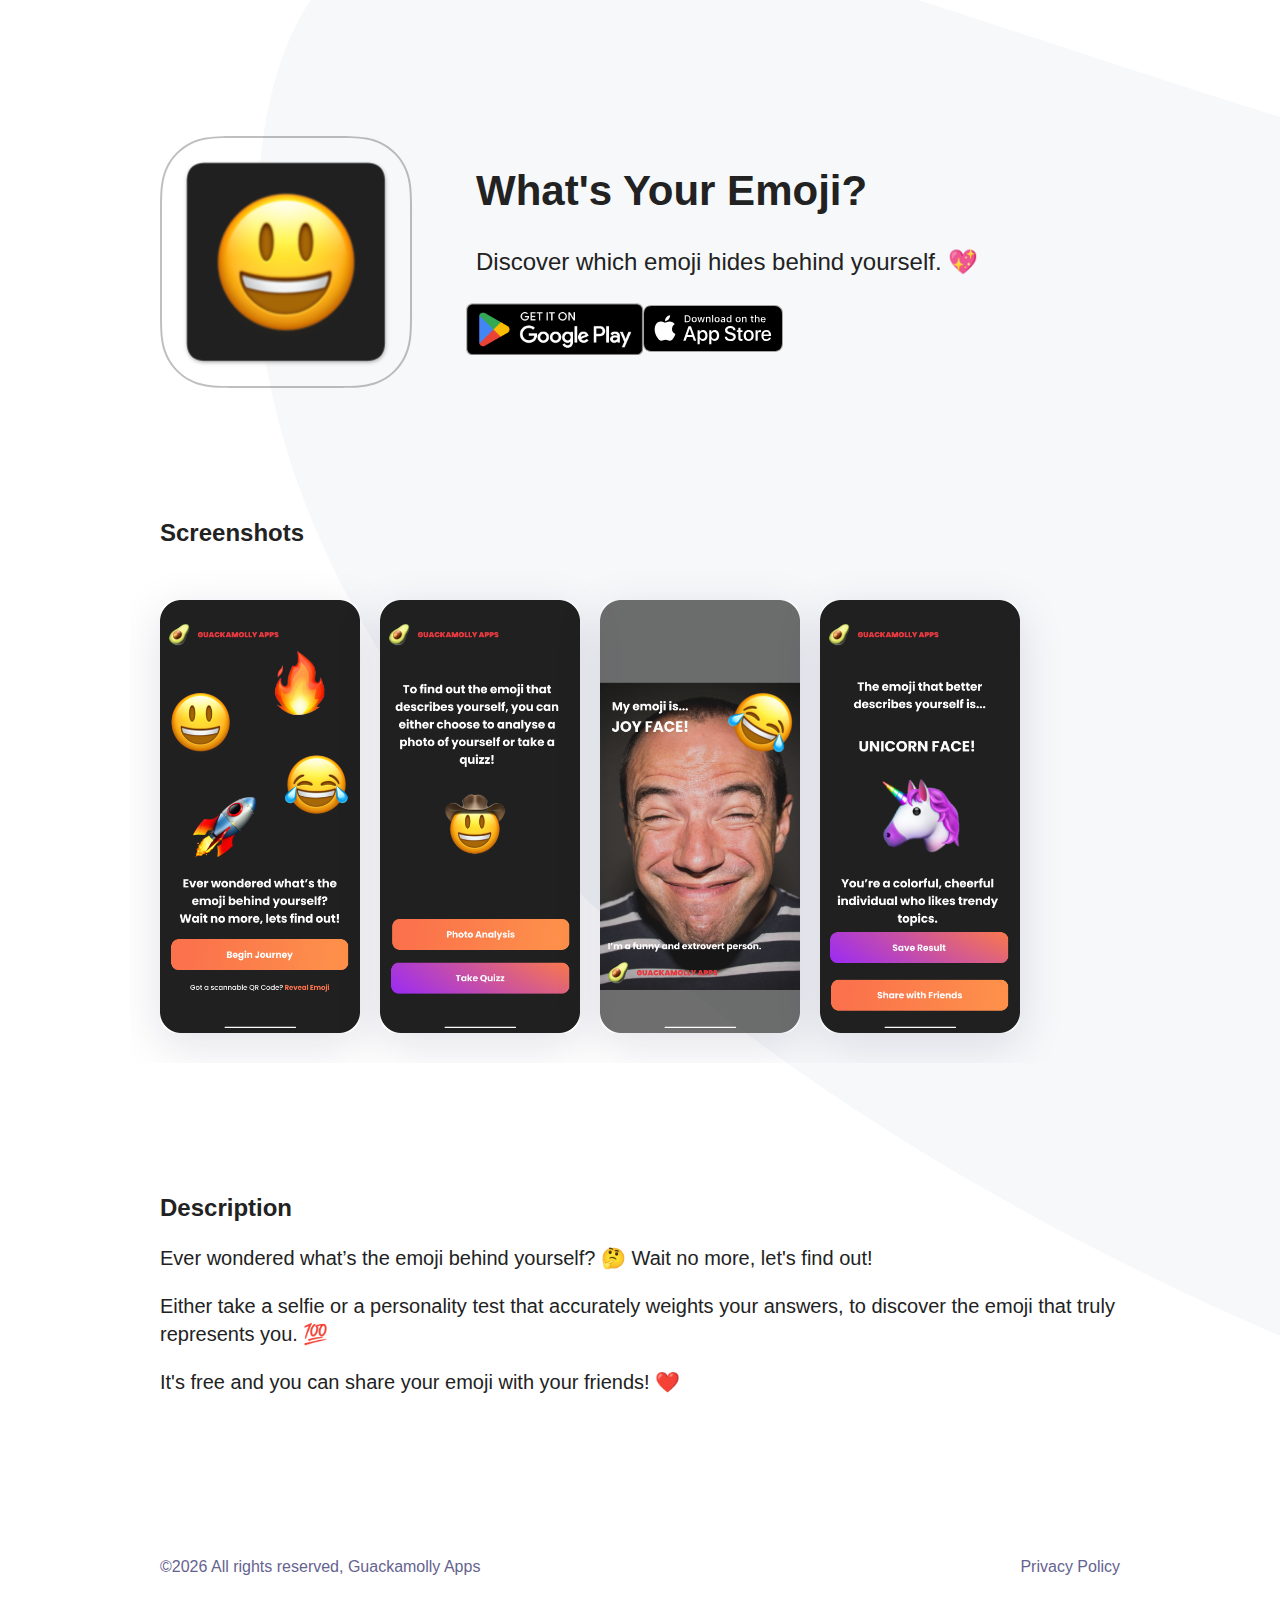
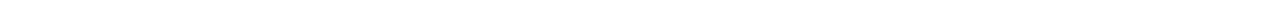
==== index.html @ 8b4c2fd9 "chore: deploy" ====
<!DOCTYPE html>
<html dir="auto" lang="en">

<head>
	<meta charset="UTF-8" />
	<title>What's Your Emoji?</title>

	<meta name="description" content="Discover which emoji hides behind yourself. 💖" />
	<meta name="viewport" content="width=device-width, initial-scale=1" />
	<link rel="icon" href="content/image/favicon.png" />

	<meta property="og:title" content="What's Your Emoji?" />
	<meta property="og:description" content="Discover which emoji hides behind yourself. 💖" />
	<meta name="keywords"
		content="what's your emoji, whats your emoji, what's-your-emoji, emoji, emojipedia, heart, love, 100, red, portugal, spain, france, denmark, england, android, ios, flutter, quizz" />
	<meta property="og:image" content="content/image/mn3u1xwksug5qvqwk2fq.jpg" />
	<meta property="og:type" content="website" />
	<meta property="og:url" content="https://guackamollyapps.com/whats-your-emoji" />
	<meta property="og:url" content="https://guackamollyapps.com/whats-your-emoji" />
	<meta property="og:site_name" content="What's Your Emoji?" />

	<link rel="stylesheet" href="assets/tobi.css" />
	<link rel="stylesheet" href="assets/style.css" />
</head>

<body>
	<main>
		<header class="app__header container">
			<div class="app__logo-wrapper"> <img class="app__logo" src="content/image/logo.png"
					alt="What's Your Emoji?"></div>
			<div class="app__infos">
				<h1 class="app__name">What's Your Emoji?</h1>
				<p class="app__description">Discover which emoji hides behind yourself. 💖</p>
				<div class="app__buttons app__buttons--desktop">
					<a href="https://play.google.com/store/apps/details?id=com.guackamolly.whatsyouremoji"
						class="app__button-play" target="_blank" title="Get on Google Play">
						<img src="assets/google-play-badge.png" alt="Get on Google Play">
					</a>
					<a href="https://apps.apple.com/app/id1574395512" class="app__button-ios" target="_blank"
						title="Get on Appstore">
						<img src="assets/ios-badge.svg" alt="Get on Appstore">
					</a>
				</div>
		</header>
		<div class="app__buttons app__buttons--mobile container">
			<a href="https://play.google.com/store/apps/details?id=com.guackamolly.guesstheprogramminglanguage.app"
				class="app__button-play" target="_blank" title="Get on Google Play">
				<img src="assets/google-play-badge.png" alt="Get on Google Play">
			</a>
			<a href="https://apps.apple.com/us/app/whats-your-emoji/id1567794841" class="app__button-ios"
				target="_blank" title="Get on Appstore">
				<img src="assets/ios-badge.svg" alt="Get on Appstore">
			</a>
		</div>
		<section class="app__screenshots app__section">
			<div class="container">
				<h2 class="app__section-title">Screenshots</h2>
			</div>
			<div class="app__screenshots-wrapper container-desktop">
				<div class="app__screenshots-list">
					<a href="content/image/3zdvalyl0rprjsp1xvzy.png" class="lightbox">
						<img src="content/image/3zdvalyl0rprjsp1xvzy.png" class="app__screenshot" alt="" />
					</a>
					<a href="content/image/qvd754xc07c7r6kyvtsf.png" class="lightbox">
						<img src="content/image/qvd754xc07c7r6kyvtsf.png" class="app__screenshot" alt="" />
					</a>
					<a href="content/image/b0hdggozwge75eu8qfk4.png" class="lightbox">
						<img src="content/image/b0hdggozwge75eu8qfk4.png" class="app__screenshot" alt="" />
					</a>
					<a href="content/image/7o6dfa407zitjtuho7aq.png" class="lightbox">
						<img src="content/image/7o6dfa407zitjtuho7aq.png" class="app__screenshot" alt="" />
					</a>
				</div>
			</div>
		</section>
		<section class="app__fulldescription app__section container">
			<h2 class="app__section-title">Description</h2>
			<div class="app__fulldescription-content">
				<p>Ever wondered what’s the emoji behind yourself? 🤔
					Wait no more, let&#39;s find out! </p>
				<p>Either take a selfie or a personality test that accurately weights your answers, to discover the
					emoji that truly represents you. 💯</p>
				<p>It&#39;s free and you can share your emoji with your friends! ❤️</p>

			</div>
		</section>
	</main>
	<footer class="footer">
		<div class="container">
			<div class="footer__container">
				<p class="footer__love">
					<script>document.write('&copy;' + (new Date()).getFullYear());</script>
					<noscript>&copy;2024</noscript> All rights reserved, Guackamolly Apps
				</p>
				<ul class="footer__links">
					<li class="footer__link">
						<a href="privacy-policy.html">Privacy Policy</a>
					</li>
				</ul>
			</div>
		</div>
	</footer>

	<script type="text/javascript" src="assets/tobi.min.js" />
	</script>
	<script>
		window.onload = function () {
			var tobi = new Tobi();
		};
	</script>
</body>

</html>
---- assets/tobi.css ----
.tobi {
  background-color: rgba(26, 42, 58, 0.94);
  bottom: 0;
  box-sizing: border-box;
  contain: strict;
  font-size: 18px;
  left: 0;
  line-height: 1.5555555555555556;
  overflow: hidden;
  position: fixed;
  right: 0;
  top: 0;
  z-index: 1337;
}

.tobi[aria-hidden="true"] {
  display: none;
}

.tobi *,
.tobi *::before,
.tobi *::after {
  box-sizing: inherit;
}

.tobi-is-open {
  overflow-y: hidden;
}

.tobi__slider {
  bottom: 0;
  left: 0;
  position: absolute;
  right: 0;
  top: 0;
  will-change: transform;
}

.tobi__slider:not(.tobi__slider--is-dragging) {
  transition-duration: 0.3s;
  transition-property: transform;
  transition-timing-function: cubic-bezier(0.19, 1, 0.22, 1);
}

@media screen and (prefers-reduced-motion: reduce) {
  .tobi__slider:not(.tobi__slider--is-dragging) {
    transition: none;
  }
}

.tobi__slider--is-draggable [data-type] {
  cursor: -webkit-grab;
  cursor: grab;
}

.tobi__slider--is-dragging [data-type] {
  cursor: -webkit-grabbing;
  cursor: grabbing;
}

.tobi__slide {
  align-items: center;
  display: flex;
  height: 100%;
  justify-content: center;
  width: 100%;
}

.tobi__slide:not(.tobi__slide--is-active) {
  visibility: hidden;
}

.tobi [data-type] {
  max-height: 85vh;
  max-width: 85vw;
  overflow: hidden;
  overflow-y: auto;
  overscroll-behavior: contain;
}

.tobi [data-type] iframe,
.tobi [data-type] video {
  display: block !important;
}

.tobi [data-type] > figure {
  margin: 0;
  position: relative;
}

.tobi [data-type] > figure > img {
  display: block;
  height: auto;
  max-height: 85vh;
  max-width: 85vw;
  width: auto;
}

.tobi [data-type] > figure > figcaption {
  background-color: rgba(255, 255, 255, 0.94);
  bottom: 0;
  color: #1a2a3a;
  padding: 0.22222em 0.44444em;
  position: absolute;
  white-space: pre-wrap;
  width: 100%;
}

.tobi [data-type="html"] video {
  cursor: auto;
  max-height: 85vh;
  max-width: 85vw;
}

.tobi [data-type="iframe"] {
  /* Fix iframe scrolling on iOS */
  -webkit-overflow-scrolling: touch;
  transform: translate3d(0, 0, 0);
}

.tobi [data-type="iframe"] iframe {
  height: 85vh;
  width: 85vw;
}

.tobi > button {
  background-color: transparent;
  border: 0.05556em solid transparent;
  color: #fff;
  cursor: pointer;
  font: inherit;
  line-height: 1;
  margin: 0;
  opacity: 0.5;
  padding: 0.22222em;
  position: absolute;
  touch-action: manipulation;
  transition-duration: 0.3s;
  transition-property: opacity, transform;
  transition-timing-function: cubic-bezier(0.19, 1, 0.22, 1);
  will-change: opacity, transform;
  z-index: 1;
}

@media screen and (prefers-reduced-motion: reduce) {
  .tobi > button {
    transition: none;
    will-change: opacity;
  }
}

.tobi > button svg {
  pointer-events: none;
  stroke: #fff;
  stroke-width: 1;
  stroke-linecap: square;
  stroke-linejoin: miter;
  fill: none;
  color: #fff;
}

.tobi > button:active, .tobi > button:focus, .tobi > button:hover {
  opacity: 1;
  transform: scale(0.84);
}

@media screen and (prefers-reduced-motion: reduce) {
  .tobi > button:active, .tobi > button:focus, .tobi > button:hover {
    transform: none;
  }
}

.tobi > button.tobi__prev, .tobi > button.tobi__next {
  top: calc(50% - 1.94444em);
}

.tobi > button.tobi__prev svg, .tobi > button.tobi__next svg {
  height: 3.88889em;
  width: 3.88889em;
}

.tobi > button.tobi__prev {
  left: 0;
}

.tobi > button.tobi__next {
  right: 0;
}

.tobi > button.tobi__close {
  right: 0.27778em;
  top: 1em;
}

.tobi > button.tobi__close svg {
  height: 3.33333em;
  width: 3.33333em;
}

.tobi > button:disabled, .tobi > button[aria-hidden="true"] {
  display: none;
}

.tobi__counter {
  background-color: transparent;
  color: #fff;
  font-size: 1.11111em;
  left: 1em;
  line-height: 1;
  position: absolute;
  top: 2.22222em;
  z-index: 1;
}

.tobi__counter[aria-hidden="true"] {
  display: none;
}

.tobi-loader {
  display: inline-block;
  height: 5.55556em;
  left: calc(50% - 2.77778em);
  position: absolute;
  top: calc(50% - 2.77778em);
  width: 5.55556em;
}

.tobi-loader::before {
  animation: spin 1s infinite;
  border-radius: 100%;
  border: 0.22222em solid #949ba3;
  border-top-color: #fff;
  bottom: 0;
  content: "";
  left: 0;
  position: absolute;
  right: 0;
  top: 0;
  z-index: 1;
}

.tobi-zoom {
  border: 0;
  box-shadow: none;
  display: inline-block;
  position: relative;
  text-decoration: none;
}

.tobi-zoom img {
  display: block;
}

.tobi-zoom__icon {
  background-color: rgba(26, 42, 58, 0.94);
  bottom: 0;
  color: #fff;
  line-height: 1;
  position: absolute;
  right: 0;
}

.tobi-zoom__icon svg {
  color: #fff;
  fill: none;
  height: 1.11111em;
  padding: 0.22222em;
  pointer-events: none;
  stroke-linecap: square;
  stroke-linejoin: miter;
  stroke-width: 2;
  stroke: #fff;
  width: 1.11111em;
}

@keyframes spin {
  to {
    transform: rotate(360deg);
  }
}
---- assets/style.css ----
:root {
  --font-xl: 42px;
  --font-lg: 24px;
  --font-md: 20px;
  --font-sm: 18px;
  --font-xs: 16px;
  --font-xxs: 14px;
}
@media (max-width: 768px) {
  :root {
    --font-xl: 18px;
    --font-lg: 16px;
    --font-md: 14px;
    --font-sm: 12px;
    --font-xs: 12px;
    --font-xxs: 12px;
  }
}

body {
  font-family: -apple-system, BlinkMacSystemFont, "Segoe UI", Roboto, Oxygen-Sans, Ubuntu, Cantarell, "Helvetica Neue", sans-serif;
  color: #222;
  display: flex;
  min-height: 100vh;
  flex-direction: column;
  font-size: var(--font-md);
  background-color: #fff;
  background-image: url([data-uri]);
  background-size: cover;
  background-position-x: 20vw;
  background-position-y: -10vh;
  background-repeat: no-repeat;
  line-height: 1.4;
}

main {
  flex: 1;
  width: 100%;
}

a {
  color: #65638f;
  text-decoration: none;
}
a:hover {
  color: #5A51FE;
}

.button {
  display: flex;
  background: linear-gradient(65deg, #DA552F, #ea8e39);
  font-family: "Heebo", sans-serif;
  color: #fff;
  display: inline-flex;
  font-size: var(--font-xxs);
  letter-spacing: 0px;
  font-weight: 700;
  line-height: 16px;
  text-transform: uppercase;
  text-decoration: none !important;
  border: none;
  border-radius: 2px;
  cursor: pointer;
  justify-content: center;
  padding: 16px 32px;
  text-align: center;
  white-space: nowrap;
  box-shadow: 0 8px 24px rgba(32, 43, 54, 0.12);
  mix-blend-mode: multiply;
  transition: all 0.15s ease;
}
.button:hover {
  color: #fff;
  box-shadow: 0 8px 24px rgba(32, 43, 54, 0.25);
}
.button--link {
  background: rgba(0, 0, 0, 0);
  color: #5A51FE;
  box-shadow: none;
}
.button--link:hover {
  color: #8751FE;
  box-shadow: none;
}

.accent {
  color: #5A51FE;
}

.container {
  max-width: 960px;
  padding: 0 30px;
  margin: auto;
}

h1, h2 {
  font-family: "Heebo", sans-serif;
}

.container-desktop {
  max-width: 960px;
  padding: 0 30px;
  margin: auto;
}
@media (max-width: 768px) {
  .container-desktop {
    max-width: 100%;
    padding: 0;
  }
}

.tobi-zoom__icon {
  display: none;
}

.app__header {
  display: flex;
  flex-direction: row;
  margin-top: 128px;
  margin-bottom: 128px;
  align-items: center;
}
@media (max-width: 768px) {
  .app__header {
    align-items: flex-start;
    margin-top: 32px;
    margin-bottom: 16px;
  }
}
.app__logo-wrapper {
  display: inline-block;
  background-image: url("ios-mask-border-128.svg");
  background-size: contain;
  max-width: 250px;
  max-height: 250px;
  padding: 1px;
  margin-right: 64px;
  width: 100%;
  height: 100%;
  background-repeat: no-repeat;
}
html[dir=rtl] .app__logo-wrapper {
  margin-left: 64px;
  margin-right: 0;
}
@media (max-width: 768px) {
  .app__logo-wrapper {
    max-width: 100px;
    max-height: 100px;
    margin-right: 16px;
  }
}
.app__logo {
  border-radius: 22.5%;
  mask-image: url("ios-mask.svg");
  mask-size: cover;
  width: 100%;
  height: auto;
}
.app__name {
  font-size: var(--font-xl);
  margin: 0;
}
.app__description {
  font-size: var(--font-lg);
}
@media (max-width: 768px) {
  .app__description {
    margin-top: 8px;
    margin-bottom: 0;
  }
}
.app__screenshots-list {
  display: grid;
  grid-template-columns: 200px 200px 200px 200px 200px 200px;
  grid-column-gap: 20px;
  padding: 30px 0;
}
@media (max-width: 768px) {
  .app__screenshots-list {
    padding: 32px;
    width: 800px;
  }
}
.app__screenshot {
  width: 100%;
  border-radius: 16px;
  box-shadow: 0 12px 48px rgba(17, 16, 62, 0.12);
  transition: all 0.3s ease-in-out;
  transform: scale(1);
  cursor: pointer;
}
.app__screenshot:hover {
  box-shadow: 0 24px 48px rgba(17, 16, 62, 0.12);
  transform: scale(1.05);
}
.app__screenshots-wrapper {
  overflow-y: auto;
}
.app__buttons {
  display: flex;
  flex-direction: row;
  align-items: center;
  margin-left: -9.8px;
}
.app__buttons--mobile {
  display: none;
}
@media (max-width: 768px) {
  .app__buttons {
    margin-left: 0;
    margin-bottom: 64px;
  }
  .app__buttons--mobile {
    display: flex;
    justify-content: center;
  }
  .app__buttons--desktop {
    display: none;
  }
}
.app__button-play img {
  width: 176.4px;
}
.app__button-ios img {
  width: 140px;
}
.app__button-web {
  margin-left: 12px;
}
.app__button-web img {
  width: 157px;
}
@media (max-width: 768px) {
  .app__button-play img {
    width: 126px;
  }
  .app__button-ios img {
    width: 100px;
  }
  .app__button-web {
    margin-left: 8px;
  }
  .app__button-web img {
    width: 112px;
  }
}
.app__section-title {
  font-size: var(--font-lg);
}
.app__section {
  margin-bottom: 128px;
}
@media (max-width: 768px) {
  .app__section {
    margin-bottom: 64px;
  }
}
.app__featured-content {
  display: grid;
  grid-template-columns: 1fr 1fr 1fr 1fr;
  grid-column-gap: 32px;
  align-items: center;
}
@media (max-width: 768px) {
  .app__featured-content {
    display: block;
    padding: 32px;
  }
}
.app__featured-image {
  width: 100%;
  margin: auto;
}

.footer {
  padding: 16px 0;
  font-size: var(--font-xs) !important;
}
.footer a {
  font-size: var(--font-xs) !important;
}
.footer__container {
  color: #65638f;
  display: flex;
  width: 100%;
  justify-content: space-between;
  align-items: center;
}
@media (max-width: 768px) {
  .footer__container {
    flex-direction: column-reverse;
    align-items: flex-start;
  }
}
.footer__links {
  list-style: none;
  display: flex;
  padding-left: 0;
}
.footer__link {
  margin-left: 32px;
}
@media (max-width: 768px) {
  .footer__link {
    margin-left: 0;
    margin-right: 8px;
  }
}

.page {
  max-width: 960px;
  padding: 0 30px;
  margin: auto;
}

.darkmode-toggle {
  z-index: 500;
}

.darkmode-background {
  background-image: url([data-uri]) !important;
  background-size: cover !important;
  background-position-x: 20vw !important;
  background-position-y: -10vh !important;
  background-repeat: no-repeat !important;
}
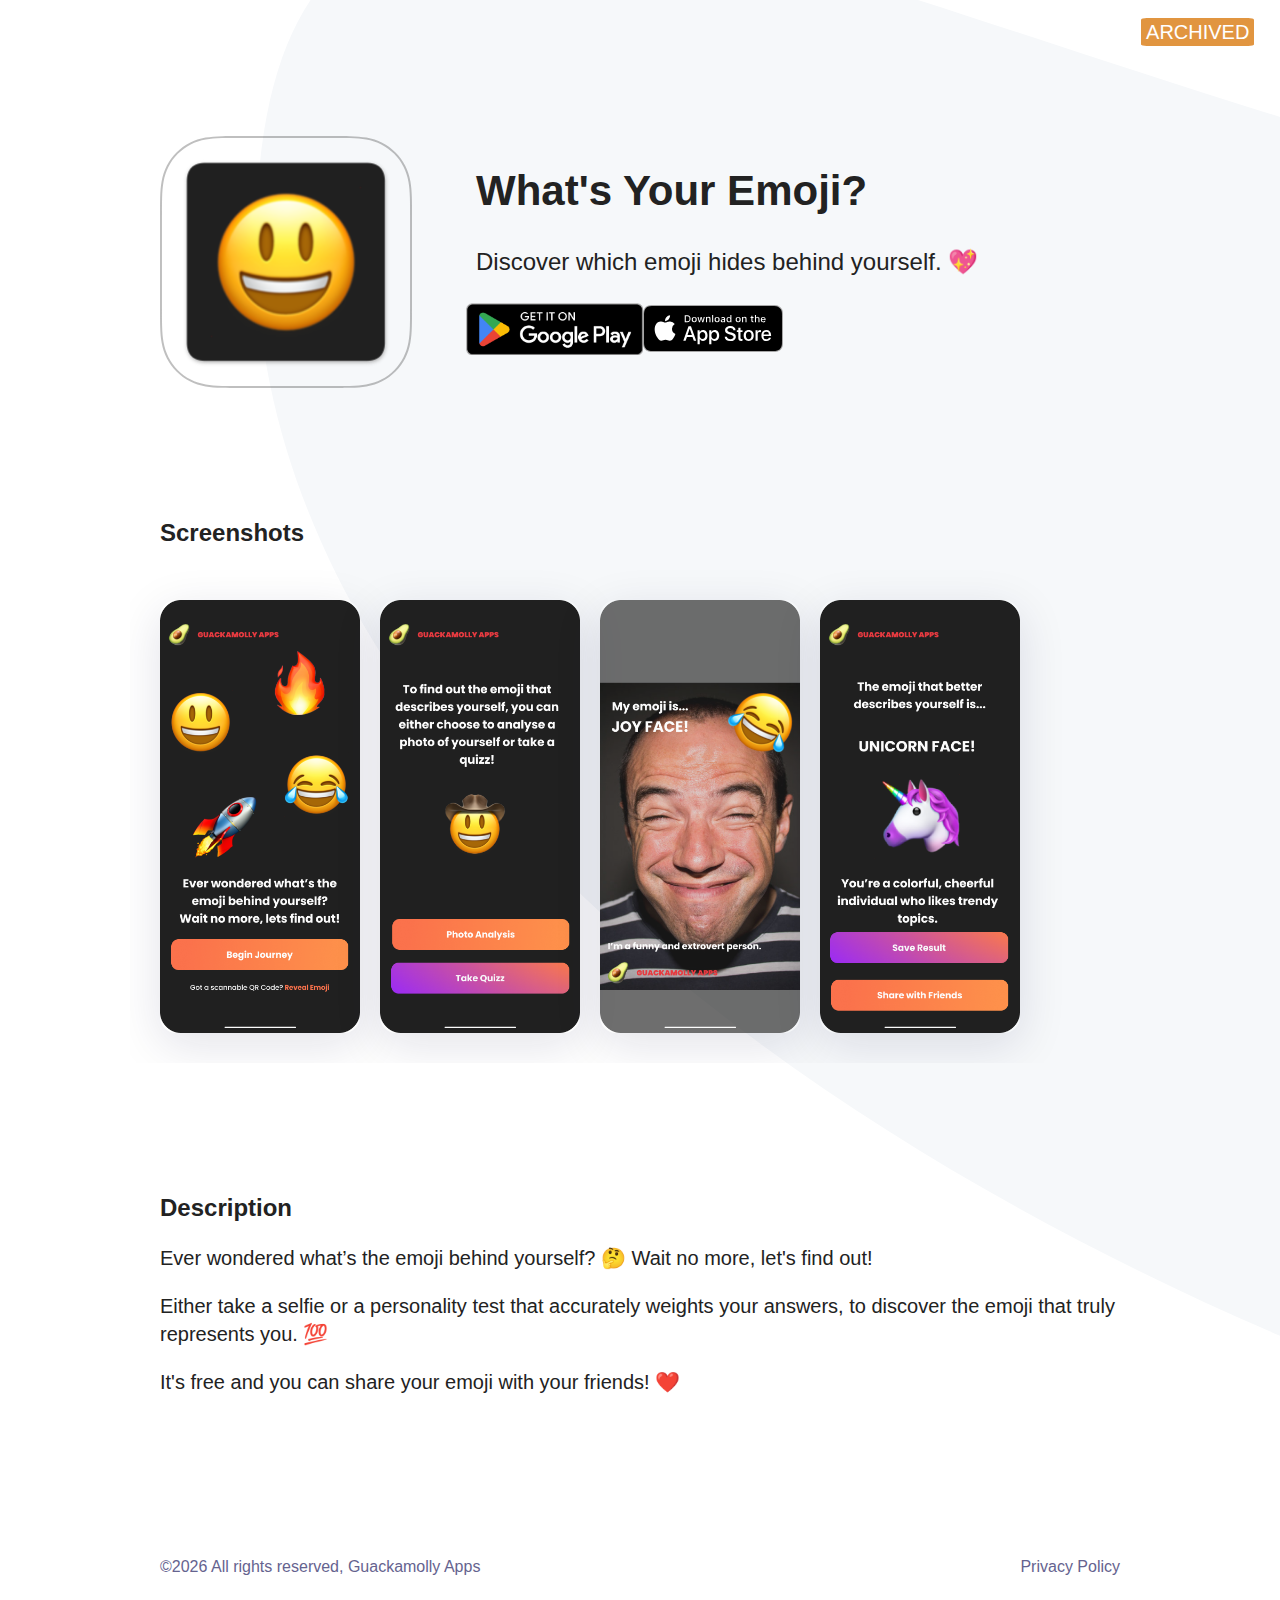
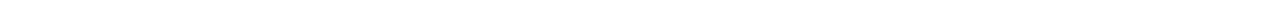
==== commit c9ca209c: "chore: deploy" ====
--- a/index.html
+++ b/index.html
@@ -24,6 +24,7 @@
 </head>
 
 <body>
+	<div class="badge">ARCHIVED</div>
 	<main>
 		<header class="app__header container">
 			<div class="app__logo-wrapper"> <img class="app__logo" src="content/image/logo.png"
@@ -43,12 +44,12 @@
 				</div>
 		</header>
 		<div class="app__buttons app__buttons--mobile container">
-			<a href="https://play.google.com/store/apps/details?id=com.guackamolly.guesstheprogramminglanguage.app"
+			<a href="https://play.google.com/store/apps/details?id=com.guackamolly.whatsyouremoji"
 				class="app__button-play" target="_blank" title="Get on Google Play">
 				<img src="assets/google-play-badge.png" alt="Get on Google Play">
 			</a>
-			<a href="https://apps.apple.com/us/app/whats-your-emoji/id1567794841" class="app__button-ios"
-				target="_blank" title="Get on Appstore">
+			<a href="https://apps.apple.com/app/id1574395512" class="app__button-ios" target="_blank"
+				title="Get on Appstore">
 				<img src="assets/ios-badge.svg" alt="Get on Appstore">
 			</a>
 		</div>
--- a/assets/style.css
+++ b/assets/style.css
@@ -6,6 +6,7 @@
   --font-xs: 16px;
   --font-xxs: 14px;
 }
+
 @media (max-width: 768px) {
   :root {
     --font-xl: 18px;
@@ -42,6 +43,7 @@
   color: #65638f;
   text-decoration: none;
 }
+
 a:hover {
   color: #5A51FE;
 }
@@ -69,15 +71,18 @@
   mix-blend-mode: multiply;
   transition: all 0.15s ease;
 }
+
 .button:hover {
   color: #fff;
   box-shadow: 0 8px 24px rgba(32, 43, 54, 0.25);
 }
+
 .button--link {
   background: rgba(0, 0, 0, 0);
   color: #5A51FE;
   box-shadow: none;
 }
+
 .button--link:hover {
   color: #8751FE;
   box-shadow: none;
@@ -93,7 +98,8 @@
   margin: auto;
 }
 
-h1, h2 {
+h1,
+h2 {
   font-family: "Heebo", sans-serif;
 }
 
@@ -102,6 +108,7 @@
   padding: 0 30px;
   margin: auto;
 }
+
 @media (max-width: 768px) {
   .container-desktop {
     max-width: 100%;
@@ -120,6 +127,7 @@
   margin-bottom: 128px;
   align-items: center;
 }
+
 @media (max-width: 768px) {
   .app__header {
     align-items: flex-start;
@@ -127,6 +135,7 @@
     margin-bottom: 16px;
   }
 }
+
 .app__logo-wrapper {
   display: inline-block;
   background-image: url("ios-mask-border-128.svg");
@@ -139,10 +148,12 @@
   height: 100%;
   background-repeat: no-repeat;
 }
+
 html[dir=rtl] .app__logo-wrapper {
   margin-left: 64px;
   margin-right: 0;
 }
+
 @media (max-width: 768px) {
   .app__logo-wrapper {
     max-width: 100px;
@@ -150,6 +161,7 @@
     margin-right: 16px;
   }
 }
+
 .app__logo {
   border-radius: 22.5%;
   mask-image: url("ios-mask.svg");
@@ -157,31 +169,37 @@
   width: 100%;
   height: auto;
 }
+
 .app__name {
   font-size: var(--font-xl);
   margin: 0;
 }
+
 .app__description {
   font-size: var(--font-lg);
 }
+
 @media (max-width: 768px) {
   .app__description {
     margin-top: 8px;
     margin-bottom: 0;
   }
 }
+
 .app__screenshots-list {
   display: grid;
   grid-template-columns: 200px 200px 200px 200px 200px 200px;
   grid-column-gap: 20px;
   padding: 30px 0;
 }
+
 @media (max-width: 768px) {
   .app__screenshots-list {
     padding: 32px;
     width: 800px;
   }
 }
+
 .app__screenshot {
   width: 100%;
   border-radius: 16px;
@@ -190,84 +208,105 @@
   transform: scale(1);
   cursor: pointer;
 }
+
 .app__screenshot:hover {
   box-shadow: 0 24px 48px rgba(17, 16, 62, 0.12);
   transform: scale(1.05);
 }
+
 .app__screenshots-wrapper {
   overflow-y: auto;
 }
+
 .app__buttons {
   display: flex;
   flex-direction: row;
   align-items: center;
   margin-left: -9.8px;
 }
+
 .app__buttons--mobile {
   display: none;
 }
+
 @media (max-width: 768px) {
   .app__buttons {
     margin-left: 0;
     margin-bottom: 64px;
   }
+
   .app__buttons--mobile {
     display: flex;
     justify-content: center;
   }
+
   .app__buttons--desktop {
     display: none;
   }
 }
+
 .app__button-play img {
   width: 176.4px;
 }
+
 .app__button-ios img {
   width: 140px;
 }
+
 .app__button-web {
   margin-left: 12px;
 }
+
 .app__button-web img {
   width: 157px;
 }
+
 @media (max-width: 768px) {
   .app__button-play img {
     width: 126px;
   }
+
   .app__button-ios img {
     width: 100px;
   }
+
   .app__button-web {
     margin-left: 8px;
   }
+
   .app__button-web img {
     width: 112px;
   }
 }
+
 .app__section-title {
   font-size: var(--font-lg);
 }
+
 .app__section {
   margin-bottom: 128px;
 }
+
 @media (max-width: 768px) {
   .app__section {
     margin-bottom: 64px;
   }
 }
+
 .app__featured-content {
   display: grid;
   grid-template-columns: 1fr 1fr 1fr 1fr;
   grid-column-gap: 32px;
   align-items: center;
 }
+
 @media (max-width: 768px) {
   .app__featured-content {
     display: block;
     padding: 32px;
   }
 }
+
 .app__featured-image {
   width: 100%;
   margin: auto;
@@ -277,9 +316,11 @@
   padding: 16px 0;
   font-size: var(--font-xs) !important;
 }
+
 .footer a {
   font-size: var(--font-xs) !important;
 }
+
 .footer__container {
   color: #65638f;
   display: flex;
@@ -287,20 +328,24 @@
   justify-content: space-between;
   align-items: center;
 }
+
 @media (max-width: 768px) {
   .footer__container {
     flex-direction: column-reverse;
     align-items: flex-start;
   }
 }
+
 .footer__links {
   list-style: none;
   display: flex;
   padding-left: 0;
 }
+
 .footer__link {
   margin-left: 32px;
 }
+
 @media (max-width: 768px) {
   .footer__link {
     margin-left: 0;
@@ -324,4 +369,18 @@
   background-position-x: 20vw !important;
   background-position-y: -10vh !important;
   background-repeat: no-repeat !important;
+}
+
+.badge {
+  background-color: #da7b11;
+  opacity: 80%;
+  color: #fff;
+  position: fixed;
+  align-self: self-end;
+  width: fit-content;
+  border-radius: 5%;
+  padding-left: 5px;
+  padding-right: 5px;
+  top: 2%;
+  right: 2%;
 }